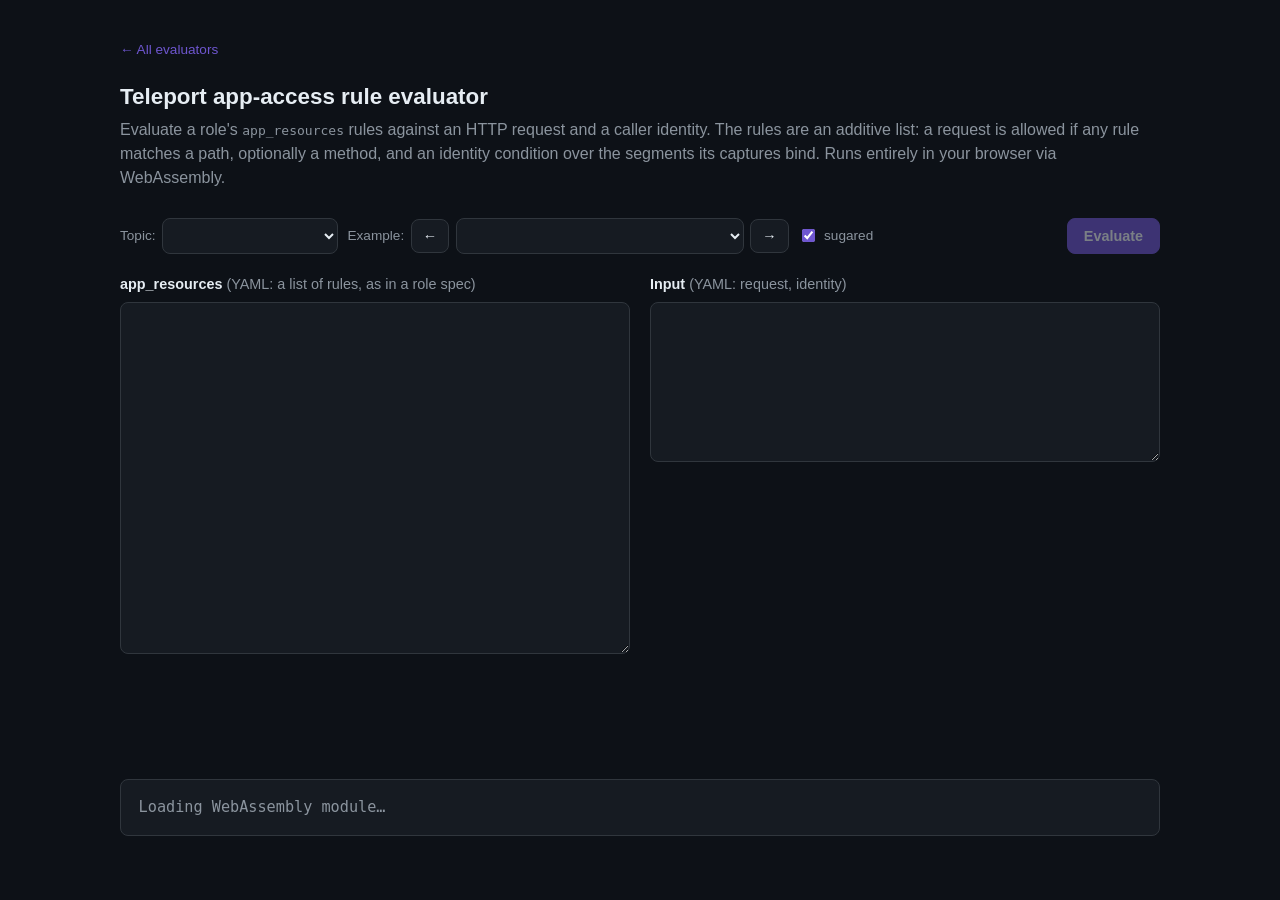
==== web/app-access/index.html @ 0c73a6fc "web: Group app-access samples by topic with two selectors Restructure the app-access samples into a " ====
<!DOCTYPE html>
<html lang="en">
<head>
<meta charset="utf-8">
<meta name="viewport" content="width=device-width, initial-scale=1">
<title>Teleport app-access rule evaluator</title>
<link rel="icon" type="image/png" href="../favicon.png">
<link rel="stylesheet" href="../style.css">
</head>
<body>
<main>
  <p class="back"><a href="../">&larr; All evaluators</a></p>
  <h1>Teleport app-access rule evaluator</h1>
  <p class="lede">
    Evaluate a role's <code>app_resources</code> rules against an HTTP request
    and a caller identity. The rules are an additive list: a request is allowed
    if any rule matches a path, optionally a method, and an identity condition
    over the segments its captures bind. Runs entirely in your browser via
    WebAssembly.
  </p>

  <div class="row controls">
    <span class="samples">
      <label for="topic-select">Topic:</label>
      <select id="topic-select"></select>
    </span>
    <span class="samples">
      <label for="sample-select">Example:</label>
      <button id="prev" type="button" title="Previous example">&larr;</button>
      <select id="sample-select"></select>
      <button id="next" type="button" title="Next example">&rarr;</button>
    </span>
    <label class="toggle"><input type="checkbox" id="sugared" checked> sugared</label>
    <button id="evaluate" class="primary" title="Evaluate (⌘/Ctrl + Enter)" disabled>Evaluate</button>
  </div>

  <div class="fields">
    <div class="field">
      <label for="rule">
        app_resources <span class="hint">(YAML: a list of rules, as in a role spec)</span>
      </label>
      <textarea id="rule" spellcheck="false"></textarea>
    </div>

    <div class="field">
      <label for="input">
        Input <span class="hint">(YAML: request, identity)</span>
      </label>
      <textarea id="input" spellcheck="false"></textarea>
    </div>
  </div>

  <div id="result" class="idle" aria-live="polite">Loading WebAssembly module&hellip;</div>
</main>

<script src="wasm_exec.js"></script>
<script src="../highlight.js"></script>
<script src="app.js"></script>
</body>
</html>
---- web/style.css ----
:root {
  --bg: #0d1117;
  --panel: #161b22;
  --border: #30363d;
  --text: #e6edf3;
  --muted: #8b949e;
  --accent: #6e56cf;
  --ok: #3fb950;
  --err: #f85149;
  --mono: ui-monospace, SFMono-Regular, "SF Mono", Menlo, monospace;
}
* { box-sizing: border-box; }
body {
  margin: 0;
  background: var(--bg);
  color: var(--text);
  font-family: -apple-system, BlinkMacSystemFont, "Segoe UI", sans-serif;
  line-height: 1.5;
}
main {
  max-width: 820px;
  margin: 0 auto;
  padding: 2.5rem 1.25rem 4rem;
}
h1 { font-size: 1.4rem; margin: 0 0 0.25rem; }
p.lede { color: var(--muted); margin: 0 0 1.75rem; }
p.back { margin: 0 0 1.25rem; font-size: 0.85rem; }
p.back a, footer a, .toc a { color: var(--accent); text-decoration: none; }
p.back a:hover, .toc a:hover { text-decoration: underline; }
label {
  display: block;
  font-weight: 600;
  margin: 0 0 0.4rem;
  font-size: 0.9rem;
}
label .hint { font-weight: 400; color: var(--muted); }
.field { margin-bottom: 1.25rem; }
textarea, input[type=text] {
  width: 100%;
  background: var(--panel);
  color: var(--text);
  border: 1px solid var(--border);
  border-radius: 8px;
  padding: 0.7rem 0.85rem;
  font-family: var(--mono);
  font-size: 0.9rem;
  resize: vertical;
}
textarea:focus, input:focus { outline: none; border-color: var(--accent); }
#expr { min-height: 6rem; }
#rule { min-height: 22rem; }
#input { min-height: 10rem; }

/* Syntax-highlight overlay: a transparent textarea layered over a <pre> that
   mirrors its text with colored tokens. The single visible border lives on the
   wrapper, and both children are borderless and transparent, so there is no
   second, misaligned border and the characters line up exactly. */
.editor {
  position: relative;
  border: 1px solid var(--border);
  border-radius: 8px;
  background: var(--panel);
}
.editor:focus-within { border-color: var(--accent); }
.editor > textarea,
.editor > .editor-hl {
  margin: 0;
  width: 100%;
  box-sizing: border-box;
  font-family: var(--mono);
  font-size: 0.9rem;
  line-height: 1.5;
  padding: 0.7rem 0.85rem;
  border: 0;
  background: transparent;
  white-space: pre-wrap;
  overflow-wrap: break-word;
  word-break: normal;
  tab-size: 2;
}
.editor > .editor-hl {
  position: absolute;
  inset: 0;
  color: var(--text);
  overflow: auto;
  pointer-events: none;
  z-index: 0;
}
.editor > .editor-hl code { font: inherit; }
.editor > textarea {
  position: relative;
  z-index: 1;
  display: block;
  color: transparent;
  /* WebKit needs this explicitly, or the textarea's own text shows through on
     top of the colored layer and looks like a shadow. */
  -webkit-text-fill-color: transparent;
  caret-color: var(--text);
  resize: vertical;
}

/* Token colors, tuned for the dark theme. */
.t-str { color: #7ee787; }
.t-num { color: #79c0ff; }
.t-bool { color: #ffa657; }
.t-fn { color: #d2a8ff; }
.t-ident { color: #e6edf3; }
.t-op { color: #ff7b72; }
.t-punct { color: #8b949e; }
.t-key { color: #79c0ff; }
.t-comment { color: #8b949e; font-style: italic; }
.row { display: flex; gap: 0.6rem; align-items: center; flex-wrap: wrap; }
.controls { margin-bottom: 1.25rem; }

/* Stack the two editors, side by side once the viewport is wide enough. */
.fields { display: flex; flex-direction: column; gap: 1.25rem; }
.fields > .field { margin-bottom: 0; }
@media (min-width: 52rem) {
  /* On wide screens fit everything in the viewport with no body scroll: make
     main a full-height column and let the editors absorb the leftover space,
     so the input always matches app_resources and the result stays in view. */
  main {
    max-width: 1080px;
    height: 100vh;
    display: flex;
    flex-direction: column;
  }
  .fields { flex-direction: row; flex: 1; min-height: 0; }
  .fields > .field {
    flex: 1;
    min-width: 0;
    display: flex;
    flex-direction: column;
  }
  .fields > .field .editor { flex: 1; min-height: 0; }
  .fields > .field .editor > textarea { height: 100%; min-height: 0; }
}

/* On very wide screens let the content keep growing, so long where clauses
   have room and stop wrapping. */
@media (min-width: 90rem) {
  main { max-width: 1320px; }
}
@media (min-width: 130rem) {
  main { max-width: 1760px; }
}

/* Mobile: reclaim vertical space and keep the heading on one line (tested at
   the 375px iPhone SE width). */
@media (max-width: 30rem) {
  main { padding: 1.5rem 1rem 3rem; }
  /* With the lede hidden, give the heading its own breathing room above the
     controls. */
  h1 { font-size: 1.1rem; margin-bottom: 1.25rem; }
  p.lede { display: none; }
  /* Give the sample picker the full row width so the select does not get
     squashed between the prev and next buttons. */
  .samples { flex: 1 1 100%; }
  /* Drop the fixed widths on mobile so each select fills its row. */
  #topic-select,
  #sample-select {
    width: auto;
    flex: 1 1 auto;
    min-width: 0;
  }
}
button {
  border: 1px solid var(--border);
  background: var(--panel);
  color: var(--text);
  border-radius: 8px;
  padding: 0.55rem 1rem;
  font-size: 0.9rem;
  cursor: pointer;
}
button:hover { border-color: var(--accent); }
button.primary {
  background: var(--accent);
  border-color: var(--accent);
  font-weight: 600;
}
button:disabled { opacity: 0.5; cursor: default; }
.toggle {
  margin: 0;
  font-weight: 400;
  color: var(--muted);
  font-size: 0.85rem;
  display: flex;
  align-items: center;
  gap: 0.35rem;
  cursor: pointer;
}
.toggle input { cursor: pointer; accent-color: var(--accent); }
.samples {
  display: flex;
  align-items: center;
  gap: 0.4rem;
  min-width: 0;
}
.samples label { margin: 0; font-weight: 400; color: var(--muted); font-size: 0.85rem; }
.samples button { padding: 0.5rem 0.7rem; }
.samples select {
  background: var(--panel);
  color: var(--text);
  border: 1px solid var(--border);
  border-radius: 8px;
  padding: 0.5rem 0.6rem;
  font-size: 0.9rem;
  cursor: pointer;
  /* Fixed widths so the controls do not jump as the selected option's text
     changes length. A long option is truncated when closed and shown in full
     in the open list. */
  flex: none;
}
#topic-select { width: 11rem; }
#sample-select { width: 18rem; }
/* Keep Evaluate at the right edge of the controls row. */
.controls #evaluate { margin-left: auto; }
.samples select:focus { outline: none; border-color: var(--accent); }
#result {
  margin-top: 1.5rem;
  border: 1px solid var(--border);
  border-radius: 8px;
  background: var(--panel);
  padding: 1rem 1.1rem;
  font-family: var(--mono);
  font-size: 0.95rem;
  min-height: 3rem;
  white-space: pre-wrap;
  word-break: break-word;
}
#result.idle { color: var(--muted); }
#result.match { border-color: var(--ok); }
#result.nomatch { border-color: var(--err); }
#result.error { border-color: var(--err); }
.verdict { font-weight: 700; }
.verdict.match { color: var(--ok); }
.verdict.nomatch { color: var(--err); }
.verdict.error { color: var(--err); }
footer { color: var(--muted); font-size: 0.8rem; margin-top: 2.5rem; }

/* Table of contents on the index page. */
.toc { list-style: none; padding: 0; margin: 1.5rem 0 0; }
.toc li {
  border: 1px solid var(--border);
  border-radius: 8px;
  background: var(--panel);
  padding: 1rem 1.1rem;
  margin-bottom: 0.85rem;
}
.toc a { font-size: 1.05rem; font-weight: 600; }
.toc p { margin: 0.3rem 0 0; color: var(--muted); font-size: 0.9rem; }
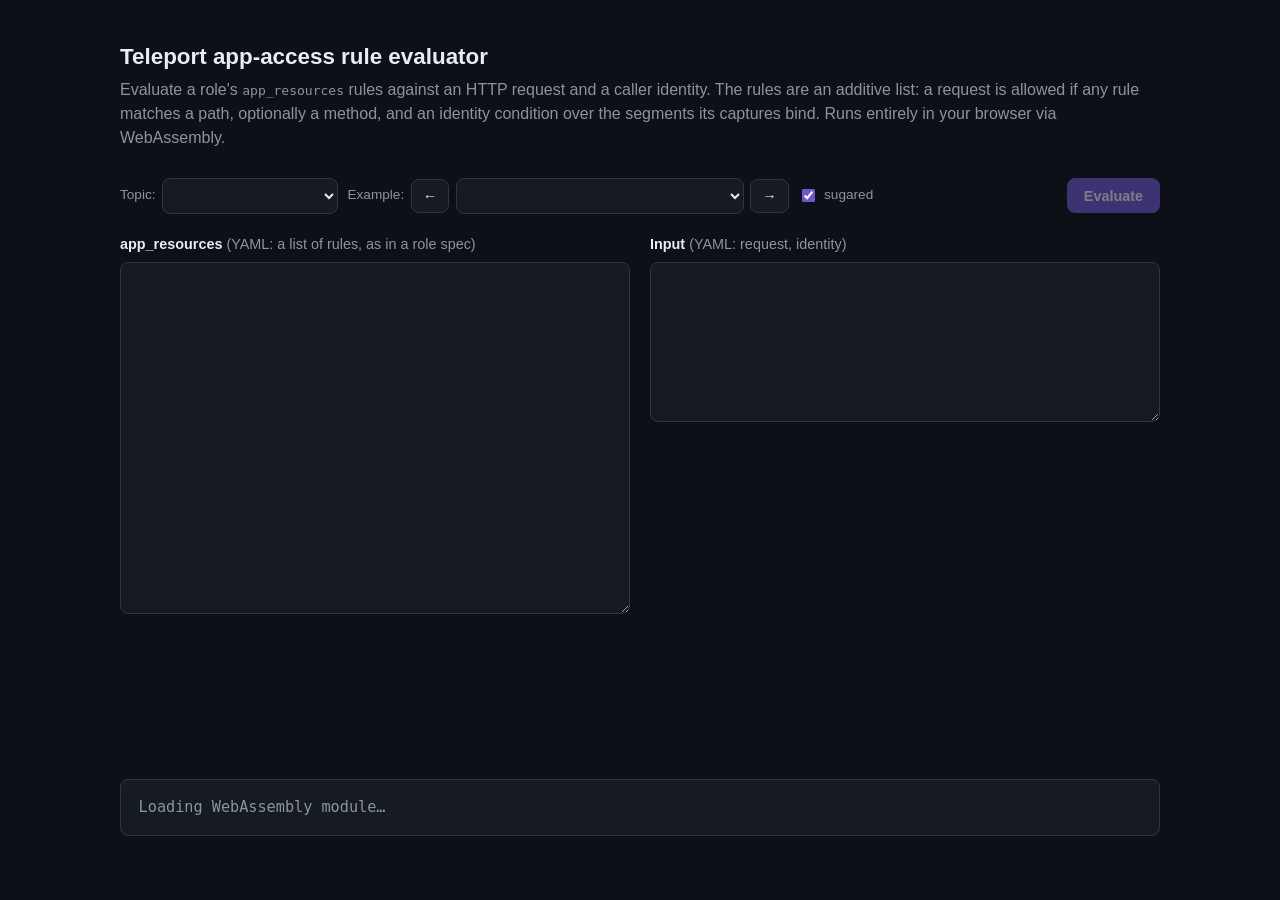
==== commit 6a0b8b69: "web: Remove the back link to the evaluator index Drop the "All evaluators" back link from both evalu" ====
--- a/web/app-access/index.html
+++ b/web/app-access/index.html
@@ -9,7 +9,6 @@
 </head>
 <body>
 <main>
-  <p class="back"><a href="../">&larr; All evaluators</a></p>
   <h1>Teleport app-access rule evaluator</h1>
   <p class="lede">
     Evaluate a role's <code>app_resources</code> rules against an HTTP request
--- a/web/style.css
+++ b/web/style.css
@@ -24,9 +24,8 @@
 }
 h1 { font-size: 1.4rem; margin: 0 0 0.25rem; }
 p.lede { color: var(--muted); margin: 0 0 1.75rem; }
-p.back { margin: 0 0 1.25rem; font-size: 0.85rem; }
-p.back a, footer a, .toc a { color: var(--accent); text-decoration: none; }
-p.back a:hover, .toc a:hover { text-decoration: underline; }
+footer a, .toc a { color: var(--accent); text-decoration: none; }
+.toc a:hover { text-decoration: underline; }
 label {
   display: block;
   font-weight: 600;
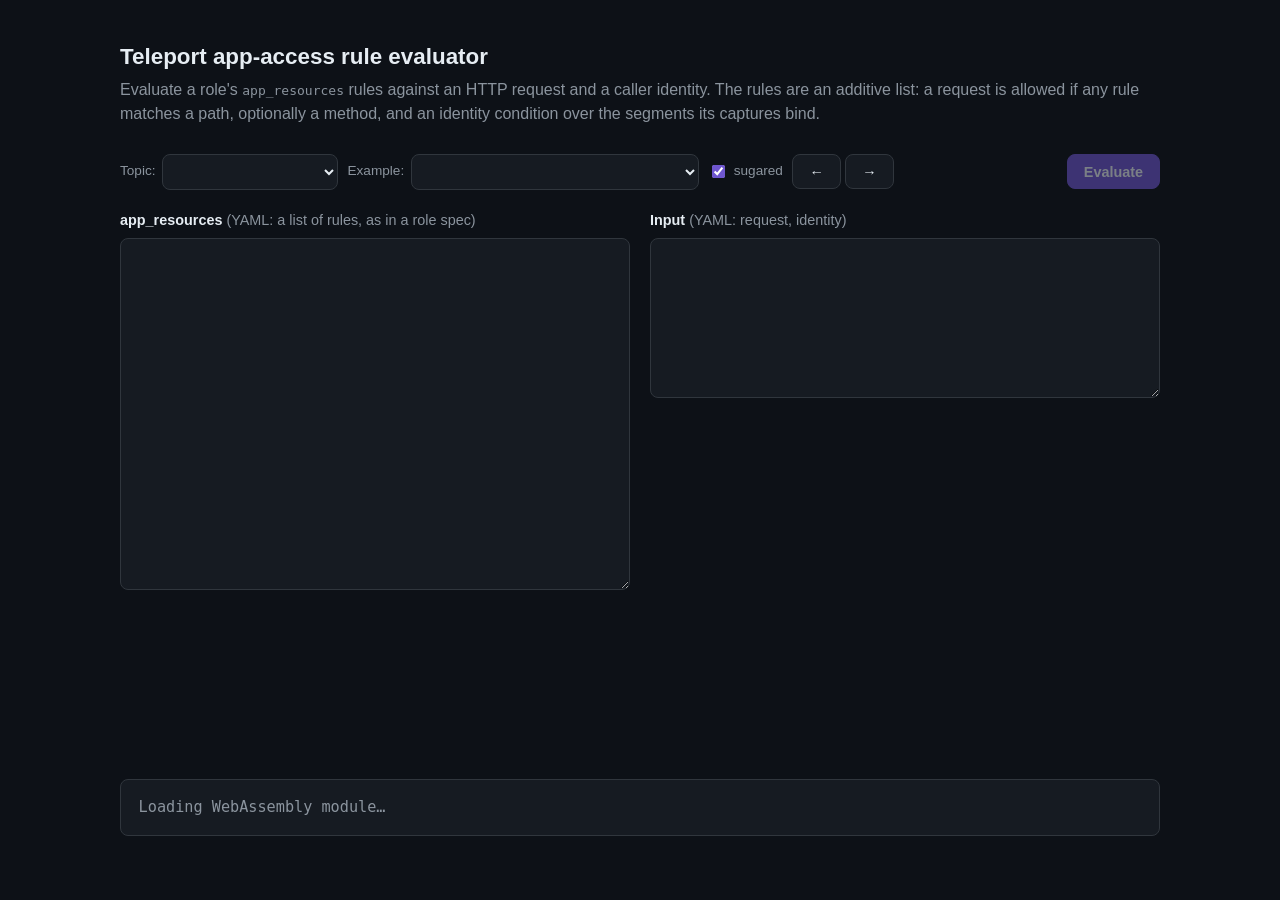
==== commit 96116af2: "web: Drop the WebAssembly note from the ledes Remove the "Runs entirely in your browser via WebAssem" ====
--- a/web/app-access/index.html
+++ b/web/app-access/index.html
@@ -14,8 +14,7 @@
     Evaluate a role's <code>app_resources</code> rules against an HTTP request
     and a caller identity. The rules are an additive list: a request is allowed
     if any rule matches a path, optionally a method, and an identity condition
-    over the segments its captures bind. Runs entirely in your browser via
-    WebAssembly.
+    over the segments its captures bind.
   </p>
 
   <div class="row controls">
@@ -25,11 +24,13 @@
     </span>
     <span class="samples">
       <label for="sample-select">Example:</label>
+      <select id="sample-select"></select>
+    </span>
+    <label class="toggle"><input type="checkbox" id="sugared" checked> sugared</label>
+    <span class="stepper">
       <button id="prev" type="button" title="Previous example">&larr;</button>
-      <select id="sample-select"></select>
       <button id="next" type="button" title="Next example">&rarr;</button>
     </span>
-    <label class="toggle"><input type="checkbox" id="sugared" checked> sugared</label>
     <button id="evaluate" class="primary" title="Evaluate (⌘/Ctrl + Enter)" disabled>Evaluate</button>
   </div>
 
--- a/web/style.css
+++ b/web/style.css
@@ -152,6 +152,9 @@
      controls. */
   h1 { font-size: 1.1rem; margin-bottom: 1.25rem; }
   p.lede { display: none; }
+  /* The field-label format hints wrap onto several lines on a narrow screen,
+     and the editor content already shows the YAML format, so hide them. */
+  label .hint { display: none; }
   /* Give the sample picker the full row width so the select does not get
      squashed between the prev and next buttons. */
   .samples { flex: 1 1 100%; }
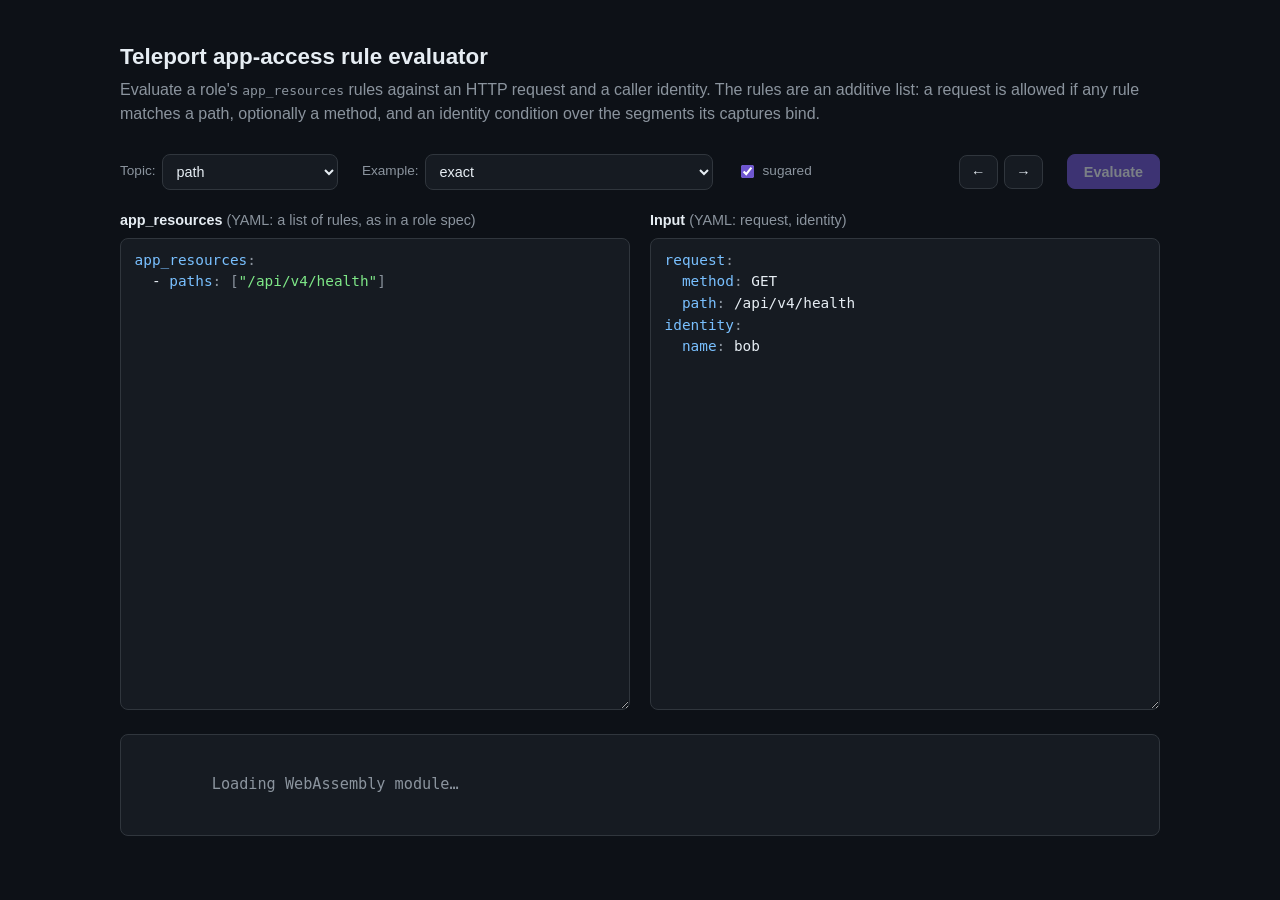
==== commit 4ecd477a: "web: Add Prettier formatting for the web sources Add a Prettier config and ignore file, fmt-web/lint" ====
--- a/web/app-access/index.html
+++ b/web/app-access/index.html
@@ -1,60 +1,74 @@
-<!DOCTYPE html>
+<!doctype html>
 <html lang="en">
-<head>
-<meta charset="utf-8">
-<meta name="viewport" content="width=device-width, initial-scale=1">
-<title>Teleport app-access rule evaluator</title>
-<link rel="icon" type="image/png" href="../favicon.png">
-<link rel="stylesheet" href="../style.css">
-</head>
-<body>
-<main>
-  <h1>Teleport app-access rule evaluator</h1>
-  <p class="lede">
-    Evaluate a role's <code>app_resources</code> rules against an HTTP request
-    and a caller identity. The rules are an additive list: a request is allowed
-    if any rule matches a path, optionally a method, and an identity condition
-    over the segments its captures bind.
-  </p>
+  <head>
+    <meta charset="utf-8" />
+    <meta name="viewport" content="width=device-width, initial-scale=1" />
+    <title>Teleport app-access rule evaluator</title>
+    <link rel="icon" type="image/png" href="../favicon.png" />
+    <link rel="stylesheet" href="../style.css" />
+  </head>
+  <body>
+    <main>
+      <h1>Teleport app-access rule evaluator</h1>
+      <p class="lede">
+        Evaluate a role's <code>app_resources</code> rules against an HTTP
+        request and a caller identity. The rules are an additive list: a request
+        is allowed if any rule matches a path, optionally a method, and an
+        identity condition over the segments its captures bind.
+      </p>
 
-  <div class="row controls">
-    <span class="samples">
-      <label for="topic-select">Topic:</label>
-      <select id="topic-select"></select>
-    </span>
-    <span class="samples">
-      <label for="sample-select">Example:</label>
-      <select id="sample-select"></select>
-    </span>
-    <label class="toggle"><input type="checkbox" id="sugared" checked> sugared</label>
-    <span class="stepper">
-      <button id="prev" type="button" title="Previous example">&larr;</button>
-      <button id="next" type="button" title="Next example">&rarr;</button>
-    </span>
-    <button id="evaluate" class="primary" title="Evaluate (⌘/Ctrl + Enter)" disabled>Evaluate</button>
-  </div>
+      <div class="row controls">
+        <span class="samples">
+          <label for="topic-select">Topic:</label>
+          <select id="topic-select"></select>
+        </span>
+        <span class="samples">
+          <label for="sample-select">Example:</label>
+          <select id="sample-select"></select>
+        </span>
+        <label class="toggle"
+          ><input type="checkbox" id="sugared" checked /> sugared</label
+        >
+        <span class="stepper">
+          <button id="prev" type="button" title="Previous example">
+            &larr;
+          </button>
+          <button id="next" type="button" title="Next example">&rarr;</button>
+        </span>
+        <button
+          id="evaluate"
+          class="primary"
+          title="Evaluate (⌘/Ctrl + Enter)"
+          disabled
+        >
+          Evaluate
+        </button>
+      </div>
 
-  <div class="fields">
-    <div class="field">
-      <label for="rule">
-        app_resources <span class="hint">(YAML: a list of rules, as in a role spec)</span>
-      </label>
-      <textarea id="rule" spellcheck="false"></textarea>
-    </div>
+      <div class="fields">
+        <div class="field">
+          <label for="rule">
+            app_resources
+            <span class="hint">(YAML: a list of rules, as in a role spec)</span>
+          </label>
+          <textarea id="rule" spellcheck="false"></textarea>
+        </div>
 
-    <div class="field">
-      <label for="input">
-        Input <span class="hint">(YAML: request, identity)</span>
-      </label>
-      <textarea id="input" spellcheck="false"></textarea>
-    </div>
-  </div>
+        <div class="field">
+          <label for="input">
+            Input <span class="hint">(YAML: request, identity)</span>
+          </label>
+          <textarea id="input" spellcheck="false"></textarea>
+        </div>
+      </div>
 
-  <div id="result" class="idle" aria-live="polite">Loading WebAssembly module&hellip;</div>
-</main>
+      <div id="result" class="idle" aria-live="polite">
+        Loading WebAssembly module&hellip;
+      </div>
+    </main>
 
-<script src="wasm_exec.js"></script>
-<script src="../highlight.js"></script>
-<script src="app.js"></script>
-</body>
+    <script src="wasm_exec.js"></script>
+    <script src="../highlight.js"></script>
+    <script src="app.js"></script>
+  </body>
 </html>
--- a/web/style.css
+++ b/web/style.css
@@ -133,6 +133,9 @@
   }
   .fields > .field .editor { flex: 1; min-height: 0; }
   .fields > .field .editor > textarea { height: 100%; min-height: 0; }
+  /* Widen the spacing between the control groups so the topic picker, example
+     picker, and sugared toggle are not crowded together. */
+  .controls { gap: 1.5rem; }
 }
 
 /* On very wide screens let the content keep growing, so long where clauses
@@ -155,9 +158,13 @@
   /* The field-label format hints wrap onto several lines on a narrow screen,
      and the editor content already shows the YAML format, so hide them. */
   label .hint { display: none; }
-  /* Give the sample picker the full row width so the select does not get
-     squashed between the prev and next buttons. */
+  /* Stack the controls: each picker and the sugared toggle take a full row, so
+     the selects are not squashed. */
   .samples { flex: 1 1 100%; }
+  .toggle { flex: 1 1 100%; }
+  /* Give the picker labels a common width so the dropdowns line up in a column
+     down the left edge, rather than each starting after its own label. */
+  .samples label { width: 4.5rem; flex: none; }
   /* Drop the fixed widths on mobile so each select fills its row. */
   #topic-select,
   #sample-select {
@@ -165,6 +172,11 @@
     flex: 1 1 auto;
     min-width: 0;
   }
+  /* On the final row keep the stepper at the left and Evaluate at the right.
+     The compound .row.controls beats the wider-screen .controls .stepper rule
+     that appears later in the file, which would otherwise win on a tie. */
+  .row.controls .stepper { margin-left: 0; }
+  .controls #evaluate { margin-left: auto; }
 }
 button {
   border: 1px solid var(--border);
@@ -200,7 +212,8 @@
   min-width: 0;
 }
 .samples label { margin: 0; font-weight: 400; color: var(--muted); font-size: 0.85rem; }
-.samples button { padding: 0.5rem 0.7rem; }
+.stepper { display: flex; gap: 0.4rem; }
+.stepper button { padding: 0.5rem 0.7rem; }
 .samples select {
   background: var(--panel);
   color: var(--text);
@@ -216,8 +229,9 @@
 }
 #topic-select { width: 11rem; }
 #sample-select { width: 18rem; }
-/* Keep Evaluate at the right edge of the controls row. */
-.controls #evaluate { margin-left: auto; }
+/* Push the stepper and Evaluate together to the right edge of the row, so the
+   pickers sit on the left and the actions group on the right. */
+.controls .stepper { margin-left: auto; }
 .samples select:focus { outline: none; border-color: var(--accent); }
 #result {
   margin-top: 1.5rem;
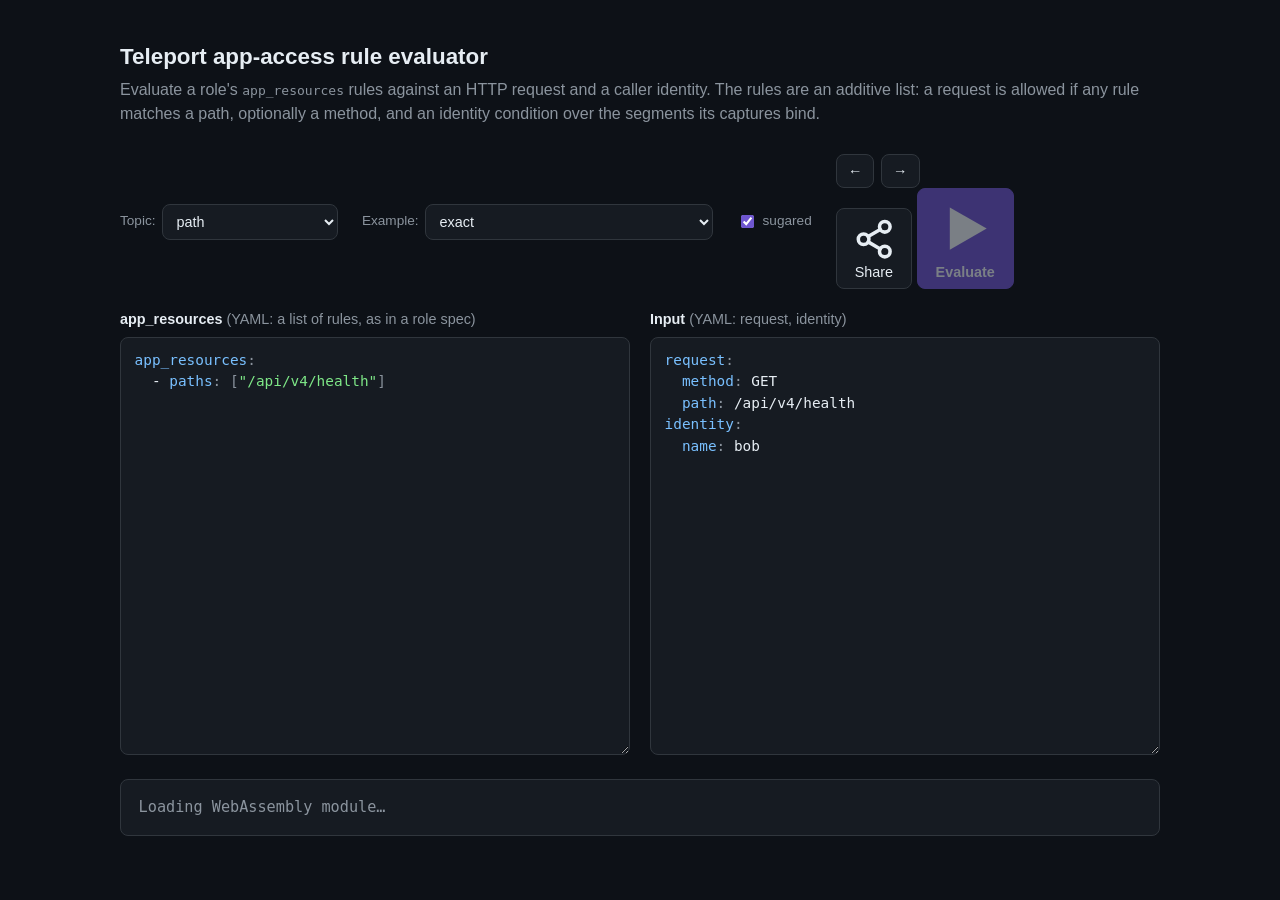
==== commit 3e9657bf: "web: Trim spacing on the loading message Render the initial "Loading WebAssembly module…" text with " ====
--- a/web/app-access/index.html
+++ b/web/app-access/index.html
@@ -29,20 +29,44 @@
         <label class="toggle"
           ><input type="checkbox" id="sugared" checked /> sugared</label
         >
-        <span class="stepper">
-          <button id="prev" type="button" title="Previous example">
-            &larr;
+        <span class="actions">
+          <span class="stepper">
+            <button id="prev" type="button" title="Previous example">
+              &larr;
+            </button>
+            <button id="next" type="button" title="Next example">&rarr;</button>
+          </span>
+          <button id="share" type="button" title="Share this view">
+            <svg
+              class="btn-icon"
+              viewBox="0 0 24 24"
+              fill="none"
+              stroke="currentColor"
+              stroke-width="2"
+              stroke-linecap="round"
+              stroke-linejoin="round"
+              aria-hidden="true"
+            >
+              <circle cx="18" cy="5" r="3" />
+              <circle cx="6" cy="12" r="3" />
+              <circle cx="18" cy="19" r="3" />
+              <line x1="8.59" y1="13.51" x2="15.42" y2="17.49" />
+              <line x1="15.41" y1="6.51" x2="8.59" y2="10.49" />
+            </svg>
+            Share
           </button>
-          <button id="next" type="button" title="Next example">&rarr;</button>
+          <button
+            id="evaluate"
+            class="primary"
+            title="Evaluate (⌘/Ctrl + Enter)"
+            disabled
+          >
+            <svg class="btn-icon" viewBox="0 0 24 24" aria-hidden="true">
+              <polygon points="6 4 20 12 6 20 6 4" fill="currentColor" />
+            </svg>
+            Evaluate
+          </button>
         </span>
-        <button
-          id="evaluate"
-          class="primary"
-          title="Evaluate (⌘/Ctrl + Enter)"
-          disabled
-        >
-          Evaluate
-        </button>
       </div>
 
       <div class="fields">
@@ -62,9 +86,69 @@
         </div>
       </div>
 
-      <div id="result" class="idle" aria-live="polite">
-        Loading WebAssembly module&hellip;
-      </div>
+      <div id="result" class="idle" aria-live="polite"></div>
+
+      <dialog id="share-dialog" class="share-dialog">
+        <form method="dialog">
+          <button
+            type="submit"
+            class="dialog-close"
+            title="Close"
+            aria-label="Close"
+          >
+            &times;
+          </button>
+          <h2>Share this view</h2>
+          <div class="share-field">
+            <label for="share-name">
+              Name <span class="hint">(optional)</span>
+            </label>
+            <input
+              type="text"
+              id="share-name"
+              placeholder="untitled"
+              autocomplete="off"
+              autofocus
+            />
+          </div>
+          <div class="share-field">
+            <label for="share-url">Link</label>
+            <div class="share-url-row">
+              <input type="text" id="share-url" readonly />
+              <button type="button" id="share-copy" class="primary">
+                <svg
+                  class="btn-icon copy-icon"
+                  viewBox="0 0 24 24"
+                  fill="none"
+                  stroke="currentColor"
+                  stroke-width="2"
+                  stroke-linecap="round"
+                  stroke-linejoin="round"
+                  aria-hidden="true"
+                >
+                  <rect x="9" y="9" width="13" height="13" rx="2" ry="2" />
+                  <path
+                    d="M5 15H4a2 2 0 0 1-2-2V4a2 2 0 0 1 2-2h9a2 2 0 0 1 2 2v1"
+                  />
+                </svg>
+                <svg
+                  class="btn-icon check-icon"
+                  viewBox="0 0 24 24"
+                  fill="none"
+                  stroke="currentColor"
+                  stroke-width="2"
+                  stroke-linecap="round"
+                  stroke-linejoin="round"
+                  aria-hidden="true"
+                >
+                  <polyline points="20 6 9 17 4 12" />
+                </svg>
+                <span class="copy-label">Copy</span>
+              </button>
+            </div>
+          </div>
+        </form>
+      </dialog>
     </main>
 
     <script src="wasm_exec.js"></script>
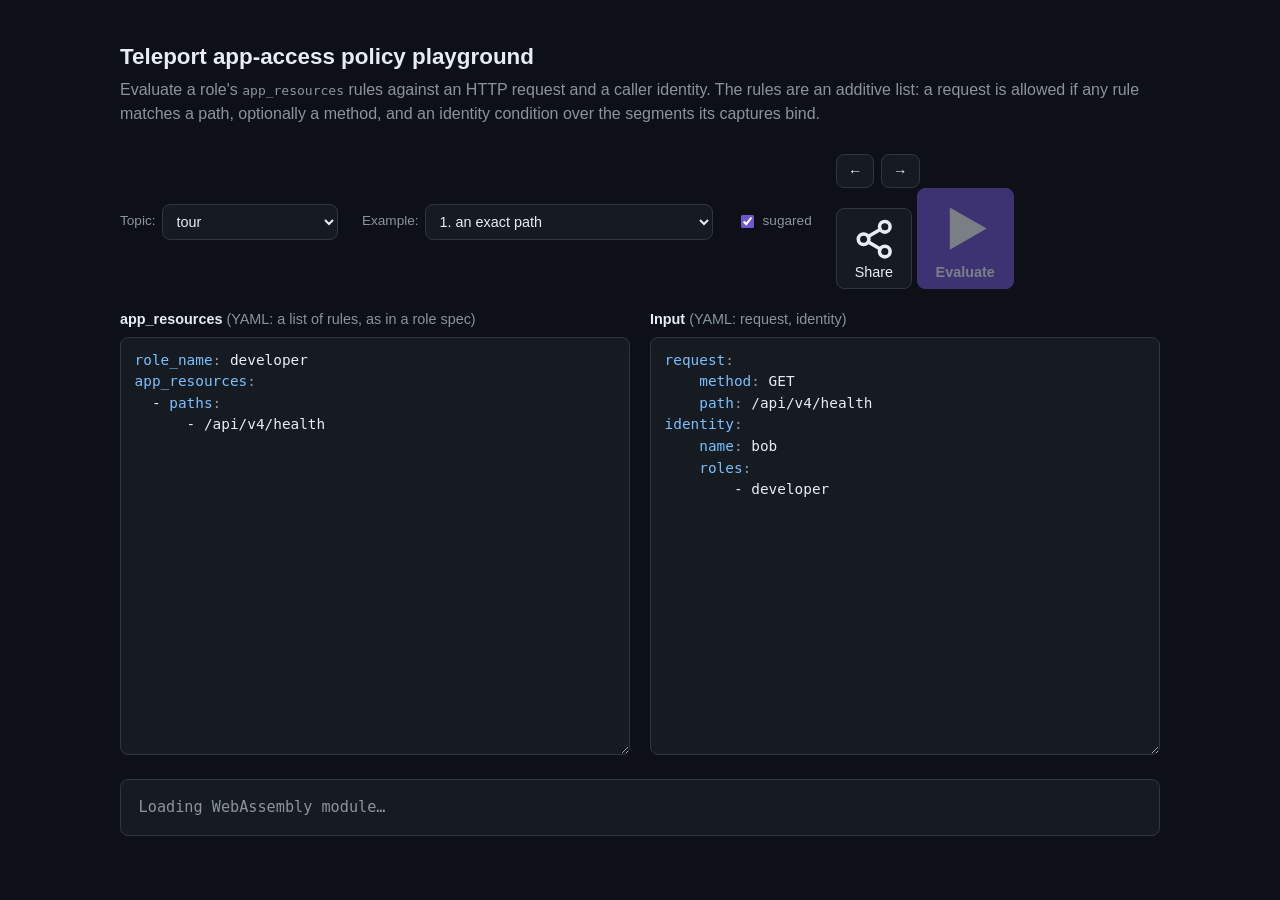
==== commit 40fa0e0d: "samples: Generate playground examples from golden testdata Make web/app-access/samples.json a genera" ====
--- a/web/app-access/index.html
+++ b/web/app-access/index.html
@@ -3,13 +3,13 @@
   <head>
     <meta charset="utf-8" />
     <meta name="viewport" content="width=device-width, initial-scale=1" />
-    <title>Teleport app-access rule evaluator</title>
+    <title>Teleport app-access policy playground</title>
     <link rel="icon" type="image/png" href="../favicon.png" />
     <link rel="stylesheet" href="../style.css" />
   </head>
   <body>
     <main>
-      <h1>Teleport app-access rule evaluator</h1>
+      <h1>Teleport app-access policy playground</h1>
       <p class="lede">
         Evaluate a role's <code>app_resources</code> rules against an HTTP
         request and a caller identity. The rules are an additive list: a request
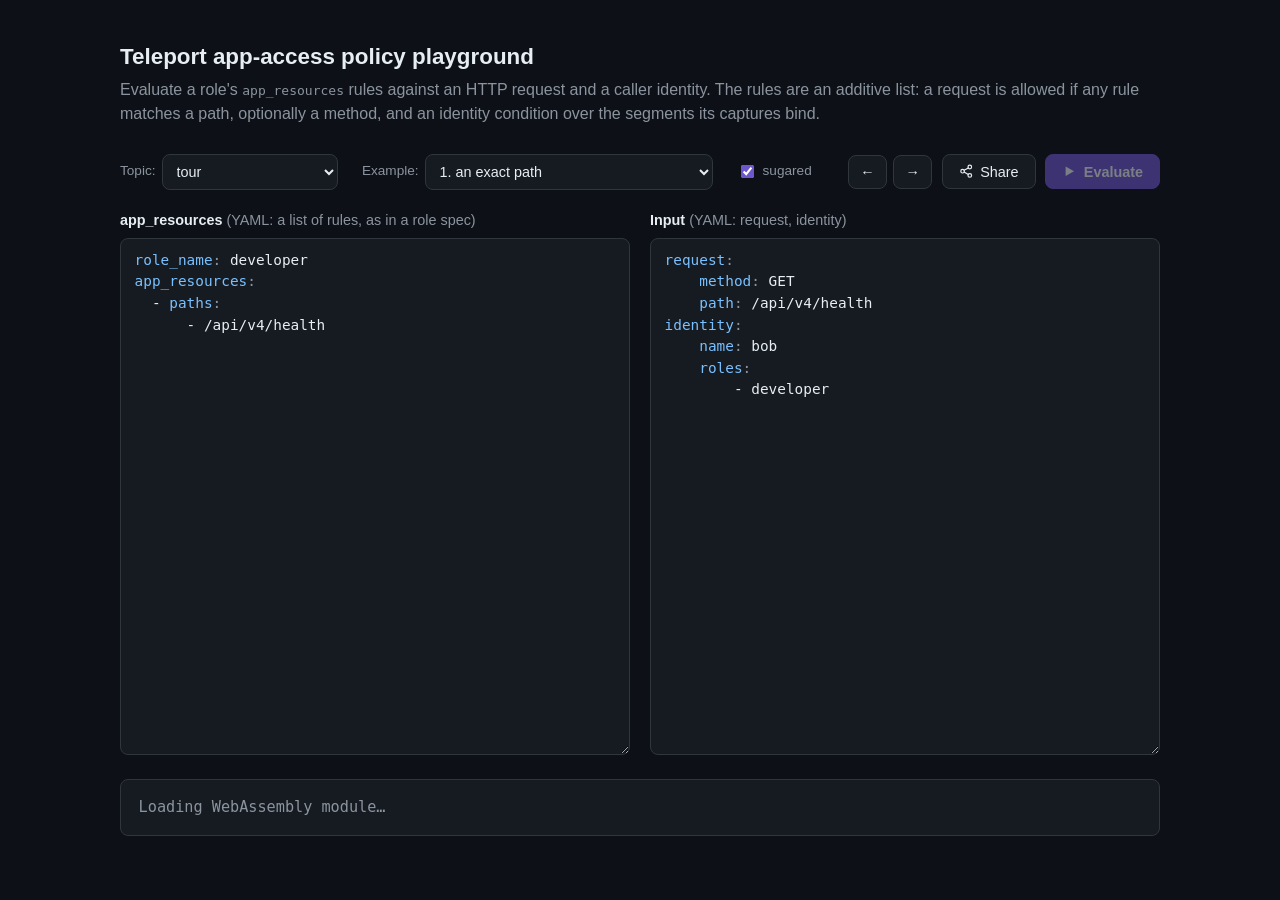
==== commit 17febd44: "web: Link the playground heading back home Wrap the app-access page title in an anchor to the parent" ====
--- a/web/app-access/index.html
+++ b/web/app-access/index.html
@@ -9,7 +9,7 @@
   </head>
   <body>
     <main>
-      <h1>Teleport app-access policy playground</h1>
+      <h1><a href="../">Teleport app-access policy playground</a></h1>
       <p class="lede">
         Evaluate a role's <code>app_resources</code> rules against an HTTP
         request and a caller identity. The rules are an additive list: a request
--- a/web/style.css
+++ b/web/style.css
@@ -23,6 +23,8 @@
   padding: 2.5rem 1.25rem 4rem;
 }
 h1 { font-size: 1.4rem; margin: 0 0 0.25rem; }
+h1 a { color: inherit; text-decoration: none; }
+h1 a:hover { text-decoration: underline; }
 p.lede { color: var(--muted); margin: 0 0 1.75rem; }
 footer a, .toc a { color: var(--accent); text-decoration: none; }
 .toc a:hover { text-decoration: underline; }
@@ -172,11 +174,10 @@
     flex: 1 1 auto;
     min-width: 0;
   }
-  /* On the final row keep the stepper at the left and Evaluate at the right.
-     The compound .row.controls beats the wider-screen .controls .stepper rule
-     that appears later in the file, which would otherwise win on a tie. */
-  .row.controls .stepper { margin-left: 0; }
-  .controls #evaluate { margin-left: auto; }
+  /* The actions group takes a full row of its own, with the stepper at the
+     left and the Share and Evaluate buttons pushed to the right. */
+  .controls .actions { flex: 1 1 100%; }
+  .controls .actions #share { margin-left: auto; }
 }
 button {
   border: 1px solid var(--border);
@@ -194,6 +195,25 @@
   font-weight: 600;
 }
 button:disabled { opacity: 0.5; cursor: default; }
+/* Buttons that carry an inline SVG icon line the icon up with the label. */
+#evaluate, #share, #share-copy {
+  display: inline-flex;
+  align-items: center;
+  gap: 0.45rem;
+}
+.btn-icon { width: 1em; height: 1em; flex: none; }
+/* The copy button swaps its icon and label to a checkmark once copied, and
+   sheds its button chrome so the confirmation reads as a plain green label
+   rather than something still clickable. */
+#share-copy .check-icon { display: none; }
+#share-copy.copied .copy-icon { display: none; }
+#share-copy.copied .check-icon { display: inline-flex; }
+#share-copy.copied {
+  background: transparent;
+  border-color: transparent;
+  color: var(--ok);
+  cursor: default;
+}
 .toggle {
   margin: 0;
   font-weight: 400;
@@ -214,6 +234,9 @@
 .samples label { margin: 0; font-weight: 400; color: var(--muted); font-size: 0.85rem; }
 .stepper { display: flex; gap: 0.4rem; }
 .stepper button { padding: 0.5rem 0.7rem; }
+/* The stepper, Share, and Evaluate group together as one unit so they stay on
+   one line and wrap together rather than splitting Evaluate onto its own row. */
+.actions { display: flex; align-items: center; gap: 0.6rem; }
 .samples select {
   background: var(--panel);
   color: var(--text);
@@ -229,9 +252,9 @@
 }
 #topic-select { width: 11rem; }
 #sample-select { width: 18rem; }
-/* Push the stepper and Evaluate together to the right edge of the row, so the
-   pickers sit on the left and the actions group on the right. */
-.controls .stepper { margin-left: auto; }
+/* Push the actions group to the right edge of the row, so the pickers sit on
+   the left and the stepper, Share, and Evaluate group on the right. */
+.controls .actions { margin-left: auto; }
 .samples select:focus { outline: none; border-color: var(--accent); }
 #result {
   margin-top: 1.5rem;
@@ -266,3 +289,34 @@
 }
 .toc a { font-size: 1.05rem; font-weight: 600; }
 .toc p { margin: 0.3rem 0 0; color: var(--muted); font-size: 0.9rem; }
+
+/* Share dialog: a native <dialog> styled to match the dark panels. */
+dialog.share-dialog {
+  position: relative;
+  background: var(--panel);
+  color: var(--text);
+  border: 1px solid var(--border);
+  border-radius: 10px;
+  padding: 1.4rem 1.5rem;
+  width: min(34rem, calc(100vw - 2rem));
+}
+dialog.share-dialog::backdrop { background: rgba(0, 0, 0, 0.55); }
+dialog.share-dialog h2 { font-size: 1.15rem; margin: 0 1.5rem 1.1rem 0; }
+.share-field { margin-bottom: 1rem; }
+.share-field:last-child { margin-bottom: 0; }
+.share-url-row { display: flex; gap: 0.5rem; align-items: center; }
+.share-url-row input { flex: 1; min-width: 0; }
+.share-url-row button { flex: none; }
+/* The corner close button: a borderless "×" that brightens on hover. */
+.dialog-close {
+  position: absolute;
+  top: 0.6rem;
+  right: 0.7rem;
+  border: 0;
+  background: transparent;
+  color: var(--muted);
+  font-size: 1.5rem;
+  line-height: 1;
+  padding: 0.1rem 0.35rem;
+}
+.dialog-close:hover { color: var(--text); border-color: transparent; }
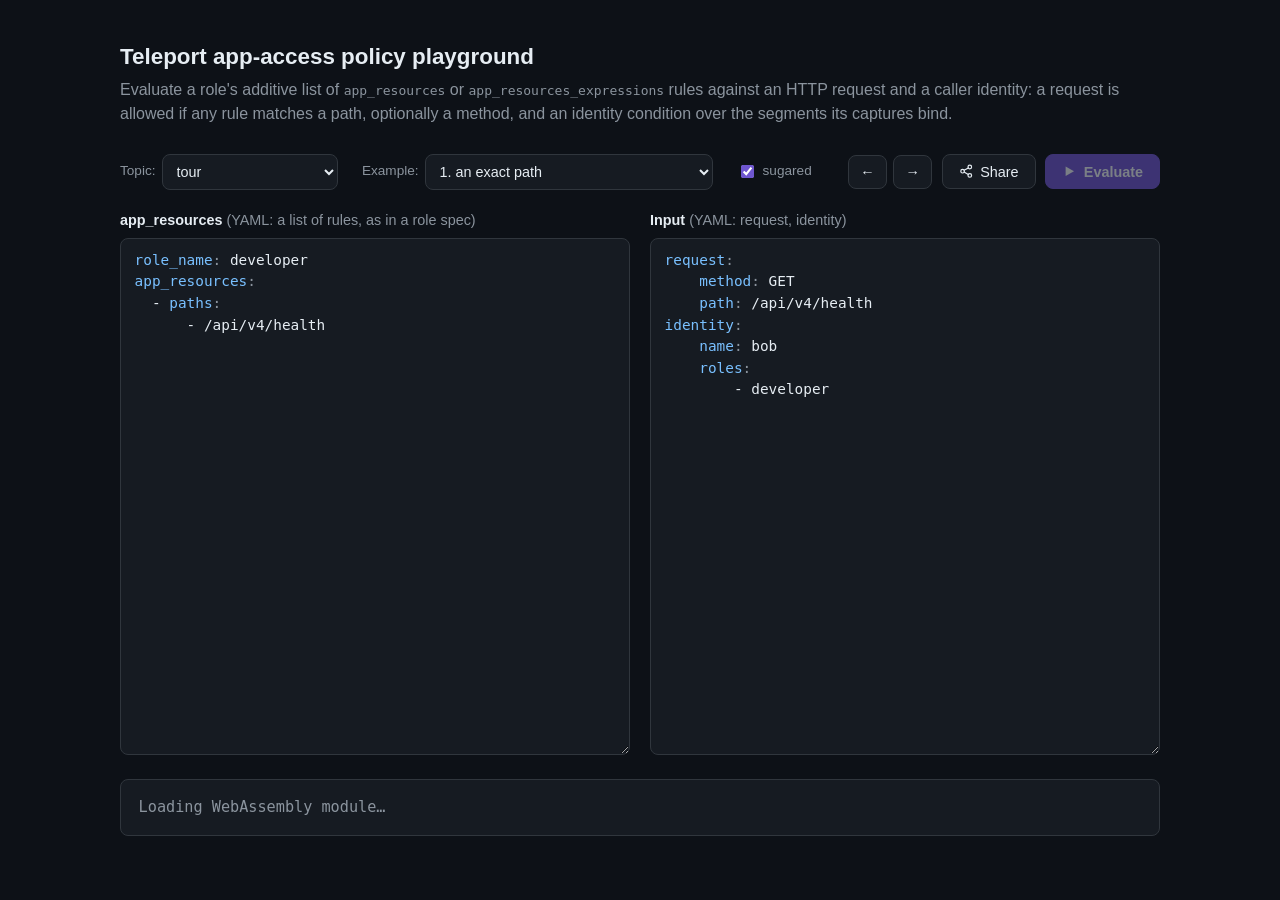
==== commit c3c47291: "appaccess: Use a list of app_resources_expressions Replace the singular `app_resources_expression` f" ====
--- a/web/app-access/index.html
+++ b/web/app-access/index.html
@@ -9,12 +9,13 @@
   </head>
   <body>
     <main>
-      <h1><a href="../">Teleport app-access policy playground</a></h1>
+      <h1><a href="./">Teleport app-access policy playground</a></h1>
       <p class="lede">
-        Evaluate a role's <code>app_resources</code> rules against an HTTP
-        request and a caller identity. The rules are an additive list: a request
-        is allowed if any rule matches a path, optionally a method, and an
-        identity condition over the segments its captures bind.
+        Evaluate a role's additive list of <code>app_resources</code> or
+        <code>app_resources_expressions</code> rules against an HTTP request and
+        a caller identity: a request is allowed if any rule matches a path,
+        optionally a method, and an identity condition over the segments its
+        captures bind.
       </p>
 
       <div class="row controls">
